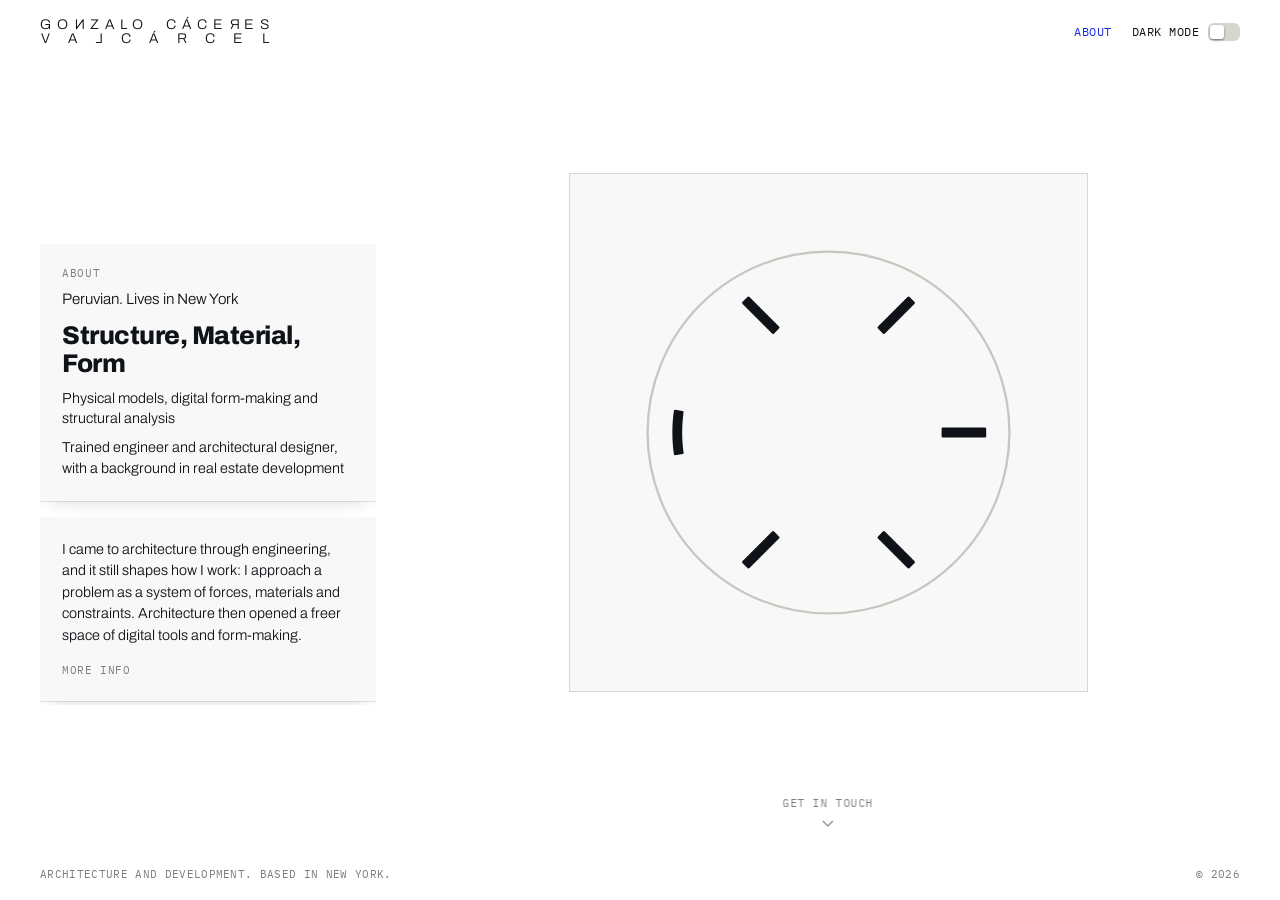
==== public/about-b.html @ 6d8a01d2 "About B: label as a museum wall label, identity card over a first-person text Co-Authored-By: Claude" ====
<!DOCTYPE html>
<html lang="en">
<head>
<meta charset="utf-8">
<meta name="viewport" content="width=device-width, initial-scale=1">
<title>About — Gonzalo Cáceres</title>
<link rel="preconnect" href="https://fonts.googleapis.com">
<link rel="preconnect" href="https://fonts.gstatic.com" crossorigin>
<link href="https://fonts.googleapis.com/css2?family=Archivo:wght@200;300;400;500;600;800&family=IBM+Plex+Mono:wght@400;500&display=swap" rel="stylesheet">
<script>
  try{var s=sessionStorage.getItem('gc-theme');if(s)document.documentElement.setAttribute('data-theme',s)}catch(e){}
</script>
<style>
  :root{
    --paper:#ffffff;
    --ink:#0f1216;
    --rule:#d8d6d1;
    --mute:#7b7d80;
    --live:#1a2ce0;
    --ring:#c9c6c0;
    --font:"Archivo","Helvetica Neue",Arial,sans-serif;
    --mono:"IBM Plex Mono","SFMono-Regular",Consolas,monospace;
    --pad:clamp(1rem,4vw,2.5rem);
  }
  @media (prefers-color-scheme: dark){
    :root:not([data-theme="light"]){
      --paper:#0d0e10;
      --ink:#f2f1ee;
      --rule:#2b2d30;
      --mute:#8b8d90;
      --live:#7d8bff;
      --ring:#4b4d51;
    }
  }
  :root[data-theme="dark"]{
    --paper:#0d0e10;
    --ink:#f2f1ee;
    --rule:#2b2d30;
    --mute:#8b8d90;
    --live:#7d8bff;
    --ring:#4b4d51;
  }

  *{box-sizing:border-box}
  html,body{margin:0;padding:0}
  body{
    background:var(--paper);
    color:var(--ink);
    font-family:var(--font);
    font-size:16px;
    line-height:1.4;
    -webkit-font-smoothing:antialiased;
    min-height:100vh;
    display:flex;
    flex-direction:column;
  }
  a{color:inherit;text-decoration:none}
  button{font:inherit;color:inherit;background:none;border:0;padding:0;cursor:pointer}
  :focus-visible{outline:2px solid var(--live);outline-offset:3px}

  .bar{
    display:flex;
    justify-content:space-between;
    align-items:center;
    gap:1rem;
    padding:1.1rem var(--pad);
    font-family:var(--mono);
    font-size:.78rem;
    text-transform:uppercase;
    letter-spacing:.04em;
  }
  .bar nav{position:relative;display:flex;align-items:center;gap:1.25rem}
  .bar a:hover{color:var(--live)}
  .bar a[aria-current="page"]{color:var(--live)}
  /* the mobile-only settings icon and its popover (dark mode + language); hidden on desktop, where the
     plain labelled switch above is already clear enough on its own */
  .settings-btn{display:none;color:var(--ink)}
  .settings-btn svg circle{fill:var(--paper)}
  .settings-panel{
    display:none;
    position:absolute;right:0;top:calc(100% + .7rem);
    min-width:11rem;
    background:var(--paper);
    border:1px solid var(--rule);
    padding:.9rem 1rem;
    z-index:30;
    box-shadow:0 10px 28px rgba(0,0,0,.14);
  }
  .settings-panel.on{display:block}
  .settings-row{display:flex;align-items:center;justify-content:space-between;gap:1.25rem}
  .settings-row + .settings-row{margin-top:.85rem}
  .lang-toggle{display:flex;border:1px solid var(--rule)}
  .lang-opt{
    font-family:var(--mono);font-size:.68rem;text-transform:uppercase;letter-spacing:.04em;
    padding:.3rem .6rem;color:var(--mute);transition:background .2s,color .2s;
  }
  .lang-opt.is-on{background:var(--ink);color:var(--paper)}

  .gv-mark{
    display:block;
    width:230px;
    font-family:'Archivo',sans-serif;
    font-weight:300;
    font-size:14px;
    color:var(--ink);
    text-decoration:none;
  }
  .gv-mark__line{display:flex;justify-content:space-between;line-height:1}
  .gv-mark__gap{flex:0 0 .8em}
  .gv-mark__line + .gv-mark__line > span:first-child{margin-left:.047em}
  .gv-mark__line + .gv-mark__line > span:last-child{margin-right:.046em}
  .gv-mark__flip{
    display:inline-block;
    transform:scaleX(-1);
    transition:transform .45s cubic-bezier(.2,.8,.2,1);
  }
  .gv-mark:hover .gv-mark__flip,
  .gv-mark:focus-visible .gv-mark__flip{transform:scaleX(1)}

  .switch{
    display:inline-flex;
    align-items:center;
    gap:.55rem;
    font-family:var(--mono);
    font-size:.78rem;
    text-transform:uppercase;
    letter-spacing:.04em;
  }
  .switch:hover .switch-label{color:var(--live)}
  .switch-track{
    position:relative;flex:0 0 auto;
    width:32px;height:18px;
    border-radius:6px;
    background:var(--rule);
    transition:background .25s ease;
  }
  .switch[aria-checked="true"] .switch-track{background:var(--live)}
  .switch-knob{
    position:absolute;top:2px;left:2px;
    width:14px;height:14px;
    border-radius:3px;
    background:#fff;
    box-shadow:0 1px 3px rgba(0,0,0,.35),0 1px 1px rgba(0,0,0,.18);
    transition:transform .25s cubic-bezier(.2,.7,.2,1);
  }
  .switch[aria-checked="true"] .switch-knob{transform:translateX(14px)}


  main > *{flex:none}
  .mono{font-family:var(--mono);font-size:.72rem;text-transform:uppercase;letter-spacing:.04em}
  footer{display:flex;justify-content:space-between;gap:1rem;padding:1.1rem var(--pad);font-family:var(--mono);font-size:.68rem;text-transform:uppercase;letter-spacing:.03em;color:var(--mute)}
  /* ---------- museum pieces, as on a visit (museum.css) ---------- */
  .card{
    background:color-mix(in srgb,var(--ink) 3%,var(--paper));
    box-shadow:0 1px 0 color-mix(in srgb,var(--ink) 10%,transparent),0 6px 18px -10px rgba(0,0,0,.25);
    padding:1.35rem 1.4rem 1.45rem;
  }
  .card + .card{margin-top:1rem}
  .card h1,.card h2{margin:0;font-weight:800;font-size:clamp(1.45rem,2vw,1.9rem);line-height:1.1;letter-spacing:-.02em}
  .card .work-line{margin:.7rem 0 1rem;font-size:.95rem;font-weight:300}
  .card p.text{margin:0;font-size:.9rem;line-height:1.5;font-weight:300}
  .card p.text + p.text{margin-top:.7rem}
  .card p.extra{display:none}
  .label.open .card p.extra{display:block}
  .card .line{margin:.15rem 0 0;font-size:.95rem;font-weight:300}
  .card .line + .line{margin-top:.55rem}
  .card .line span{display:block;font-weight:800}
  .tag{display:block;margin:0 0 .55rem;font-family:var(--mono);font-size:.66rem;font-weight:400;text-transform:uppercase;letter-spacing:.05em;color:var(--mute)}
  .more-btn{display:block;margin-top:1rem;font-family:var(--mono);font-size:.66rem;text-transform:uppercase;letter-spacing:.05em;color:var(--mute)}
  .more-btn:hover{color:var(--live)}
  .label{scrollbar-width:thin;scrollbar-color:var(--rule) transparent}
  /* the wall and its openings, drawn behind the html (see reveal() below) */
  .facade{position:absolute;inset:0;width:100%;height:100%;pointer-events:none;overflow:visible}
  .facade .plane{fill:color-mix(in srgb,var(--ink) 2.5%,var(--paper));stroke:var(--rule);stroke-width:1}
  .facade .splay{fill:color-mix(in srgb,var(--ink) 7%,var(--paper));stroke:var(--rule);stroke-width:1}
  .facade line{stroke:var(--rule);stroke-width:1}
  .facade .ground{stroke:var(--ink);stroke-width:1.5}
  .opening{position:absolute}
  .pane{position:absolute;background:var(--paper);border:1px solid var(--rule);overflow:auto;scrollbar-width:thin;scrollbar-color:var(--rule) transparent}

  /* ---------- the contact desk (contact.html), at the scale of a label ---------- */
  .choices{list-style:none;margin:0;padding:0}
  .choice{
    display:inline-flex;
    align-items:baseline;
    gap:1rem;
    font-family:'Archivo',sans-serif;
    font-weight:800;
    font-size:clamp(1.5rem,4.6vw,3.6rem);
    line-height:1;
    letter-spacing:-.02em;
    white-space:nowrap;
    padding:.04em 0;
    transition:letter-spacing .7s cubic-bezier(.2,.8,.2,1),color .2s;
  }
  .choice::after{
    content:"+";
    font-family:var(--mono);
    font-size:1.1rem;
    font-weight:400;
    letter-spacing:0;
    color:var(--mute);
    transition:transform .3s,color .2s;
  }
  .choice:hover,
  .choice:focus-visible,
  .choice[aria-pressed="true"]{
    letter-spacing:.07em;
    color:var(--live);
  }
  .choice:hover::after,.choice[aria-pressed="true"]::after{color:var(--live)}
  .choice[aria-pressed="true"]::after{content:"−"}
  .hint{margin:1rem 0 0;color:var(--mute);transition:opacity .3s}
  .flow.has-choice .hint{opacity:0}

  .details{
    display:grid;
    grid-template-rows:0fr;
    opacity:0;
    transition:grid-template-rows .5s cubic-bezier(.2,.7,.2,1),opacity .4s ease;
  }
  .details.open{grid-template-rows:1fr;opacity:1}
  .details > div{overflow:hidden}
  .fields{max-width:40rem;padding-top:clamp(1.8rem,5vh,3rem)}
  .field{display:block;margin-bottom:1.6rem}
  .field .mono{display:block;color:var(--mute);margin-bottom:.15rem}
  .field input,.field textarea{
    width:100%;
    background:transparent;
    border:0;
    border-bottom:1px solid var(--rule);
    border-radius:0;
    padding:.45rem 0 .55rem;
    font-weight:500;
    font-size:clamp(1.25rem,2.6vw,2rem);
    letter-spacing:-.015em;
    outline:none;
    transition:border-color .2s;
  }
  .field textarea{resize:none;min-height:5.2rem;line-height:1.3;font-family:inherit;color:inherit}
  .field input::placeholder,.field textarea::placeholder{color:var(--rule)}
  .field input:focus,.field textarea:focus{border-bottom-color:var(--live)}
  .field input[aria-invalid="true"]{border-bottom-color:#d14b4b}
  .trap{position:absolute;left:-9999px;width:1px;height:1px;overflow:hidden}

  .send{
    display:inline-flex;
    align-items:center;
    padding:.85rem 1.4rem;
    border:1px solid var(--ink);
    transition:color .2s,border-color .2s,background .2s,opacity .2s;
  }
  .send:hover:not(:disabled),.send:focus-visible{color:var(--live);border-color:var(--live)}
  .send:disabled{opacity:.4;cursor:default}
  /* pressing Send: the loading logo takes the place of the word, centred in the button, which keeps its size
     (the circle is drawn clockwise and the stitches appear one at a time) */
  .send{position:relative}
  .send__label{transition:opacity .2s ease}
  .send__logo{position:absolute;inset:0;display:flex;align-items:center;justify-content:center;opacity:0;line-height:0;color:var(--mute);transition:opacity .2s ease;pointer-events:none}
  .send__logo svg{display:block}
  .send__logo .ring{stroke:var(--mute);stroke-dasharray:100;stroke-dashoffset:0}
  .send__logo .st{stroke:currentColor;transition:opacity .25s ease}
  .send.loading .send__label{opacity:0}
  .send.loading .send__logo{opacity:1;color:var(--ink)}
  .send.loading .st{opacity:0}
  .send.loading .st.on{opacity:1}
  .send.loading:disabled{opacity:1;border-color:var(--ink)}
  .status{margin:1rem 0 0;min-height:1.2em;color:var(--mute)}
  .status.error{color:#d14b4b}

  .done{
    display:none;
    padding-top:clamp(1.2rem,3vh,2rem);
    max-width:40rem;
  }
  .done h2{margin:0;font-weight:800;font-size:clamp(1.9rem,5.4vw,4.4rem);line-height:.95;letter-spacing:-.02em}
  .done p{margin:1rem 0 0;color:var(--mute);font-size:1.05rem}
  .flow.sent .choices,.flow.sent .prompt,.flow.sent .hint,.flow.sent .details{display:none}
  .flow.sent .done{display:block}


  .desk{padding:clamp(1.4rem,3.5vh,2.4rem) clamp(1.4rem,3vw,2.6rem)}
  .desk .choice{font-size:clamp(1.4rem,2.9vw,2.6rem)}
  .desk .fields{padding-top:clamp(1rem,3vh,1.8rem)}
  .desk .field{margin-bottom:1.1rem}
  .desk .field input,.desk .field textarea{font-weight:300;font-size:clamp(1rem,1.5vw,1.25rem)}
  .desk .field textarea{min-height:3.6rem}
  .desk .done h2{font-size:clamp(1.6rem,3vw,2.6rem)}
  /* here the form is always there: no hovering to find it */
  .desk .details{grid-template-rows:1fr;opacity:1}
  .desk .flow.has-choice .hint{opacity:1}

  /* ---------- B · A short visit: the label beside your mark, then the desk, one scroll at a time ---------- */
  html,body{overflow:hidden}
  main.stage{position:relative;flex:1 0 auto;height:calc(100vh - 7.6rem);overflow:hidden}
  .stage > *{position:absolute;left:0;top:0;transition:transform 1.15s cubic-bezier(.65,0,.35,1),opacity 1s ease;will-change:transform,opacity}
  /* the label hangs where it did when Education was under it (its top at 23% of the room); "More info" lengthens it
     downwards into that space, as far as the line the visit's labels stand on (87%), scrolling inside after that */
  .stage .label{width:min(21rem,30vw);max-height:64%;overflow-y:auto;top:23%;padding-bottom:4px}
  .stage .label{scrollbar-width:none}
  /* the label as a museum wall label: an identity card (where from, the work, its medium) over a text card */
  .card.tomb .from{margin:0 0 .7rem;font-size:.95rem;font-weight:300}
  .card.tomb .med{margin:.6rem 0 0;font-size:.9rem;line-height:1.4;font-weight:300}
  .stage .label::-webkit-scrollbar{display:none}
  .pic{margin:0;border:1px solid var(--rule);background:color-mix(in srgb,var(--ink) 3%,var(--paper));display:flex;align-items:center;justify-content:center}
  .pic canvas{display:block;width:100%;height:100%}
  .stage .deskpane{border:1px solid var(--rule);background:var(--paper)}
  .deskpane .flow{display:grid;grid-template-columns:minmax(0,1fr) minmax(0,1fr);grid-template-areas:"prompt form" "choices form" "hint form" ". form";column-gap:clamp(2rem,4vw,4rem);align-content:center;min-height:100%}
  .deskpane .prompt{grid-area:prompt}.deskpane .choices{grid-area:choices}.deskpane .hint{grid-area:hint}
  .deskpane .details{grid-area:form}.deskpane .details .fields{padding-top:0}
  .deskpane .done{grid-area:form;padding-top:0}
  .step-hint{left:50%;top:auto;bottom:1.1rem;transform:translateX(-50%);display:flex;flex-direction:column;align-items:center;gap:.2rem;
    font-family:var(--mono);font-size:.66rem;text-transform:uppercase;letter-spacing:.05em;color:var(--mute);white-space:nowrap;transition:opacity .3s ease,color .2s}
  .step-hint:hover{color:var(--ink)}
  .step-hint svg{width:18px;height:18px;fill:none;stroke:currentColor;stroke-width:1.1;animation:nudge 2.2s ease-in-out infinite}
  @keyframes nudge{0%,100%{transform:translateY(0)}50%{transform:translateY(3px)}}
  @media (max-width:900px){
    html,body{overflow:auto}
    main.stage{height:auto;overflow:visible;padding:1rem var(--pad) 2.5rem}
    .stage > *{position:static;transform:none !important;opacity:1 !important;width:auto !important;height:auto !important;max-height:none}
    .pic{display:none}
    .step-hint{display:none}
    .stage .deskpane{margin-top:1rem;border:0}
    .desk{padding:1.4rem 0}
    .deskpane .flow{display:block}
  }

  @media (max-width:640px){
    .gv-mark{width:170px;font-size:10.5px}
    .bar{gap:1.75rem}
    .bar nav{gap:.85rem}
    .bar > nav > .switch{display:none}
    .settings-btn{display:flex;align-items:center;justify-content:center;padding:.3rem}
  }
  @media (max-width:900px){
    .desk .details .fields{padding-top:1.4rem !important}
  }
  @media (prefers-reduced-motion:reduce){
    *{transition-duration:.01ms !important}
  }
</style>
</head>
<body>
<!-- Proposal B: A short visit (test page) -->

<header class="bar">
  <a href="/" class="gv-mark" aria-label="Gonzalo Cáceres Valcárcel — home">
    <span class="gv-mark__line">
      <span>G</span><span>O</span><span class="gv-mark__flip">N</span><span>Z</span><span>A</span><span>L</span><span>O</span>
      <span class="gv-mark__gap">&nbsp;</span>
      <span>C</span><span>Á</span><span>C</span><span>E</span><span class="gv-mark__flip">R</span><span>E</span><span>S</span>
    </span>
    <span class="gv-mark__line">
      <span>V</span><span>A</span><span class="gv-mark__flip">L</span><span>C</span><span>Á</span><span>R</span><span>C</span><span>E</span><span>L</span>
    </span>
  </a>
  <nav>
    <a href="about.html" aria-current="page">About</a>
    <button class="switch theme-switch" id="theme" role="switch" aria-checked="false" aria-label="Dark mode">
      <span class="switch-label">Dark mode</span>
      <span class="switch-track"><span class="switch-knob"></span></span>
    </button>
    <!-- mobile only: the desktop switch above is hidden below 640px and replaced by this icon, which opens
         dark mode + language in one place instead of a bare, unlabelled toggle -->
    <button class="settings-btn" id="settingsBtn" type="button" aria-haspopup="true" aria-expanded="false" aria-label="Settings">
      <svg viewBox="0 0 24 24" width="18" height="18" fill="none" stroke="currentColor" stroke-width="1.6" stroke-linecap="round">
        <line x1="3" y1="6" x2="21" y2="6"></line><circle cx="15" cy="6" r="2.1"></circle>
        <line x1="3" y1="12" x2="21" y2="12"></line><circle cx="9" cy="12" r="2.1"></circle>
        <line x1="3" y1="18" x2="21" y2="18"></line><circle cx="17" cy="18" r="2.1"></circle>
      </svg>
    </button>
    <div class="settings-panel" id="settingsPanel" hidden>
      <div class="settings-row">
        <span class="mono">Dark mode</span>
        <button class="switch theme-switch" type="button" role="switch" aria-checked="false" aria-label="Dark mode">
          <span class="switch-track"><span class="switch-knob"></span></span>
        </button>
      </div>
      <div class="settings-row">
        <span class="mono">Language</span>
        <div class="lang-toggle" role="group" aria-label="Language">
          <button type="button" class="lang-opt is-on" data-lang="en">EN</button>
          <button type="button" class="lang-opt" data-lang="es">ES</button>
        </div>
      </div>
    </div>
  </nav>
</header>

<main class="stage" id="stage">
  <figure class="pic" id="pic">
    <canvas id="mark" aria-label="GCV" role="img"></canvas>
  </figure>
  <div class="label" id="label">
    <div class="card tomb">
      <span class="tag">About</span>
      <p class="from">Peruvian. Lives in New York</p>
      <h1>Structure, Material, Form</h1>
      <p class="med">Physical models, digital form-making and structural analysis</p>
      <p class="med">Trained engineer and architectural designer, with a background in real estate development</p>
    </div>
    <div class="card">
      <p class="text">I came to architecture through engineering, and it still shapes how I work: I approach a problem as a system of forces, materials and constraints. Architecture then opened a freer space of digital tools and form-making.</p>
      <p class="text extra">Today physical models are where these ways of thinking meet: an intuitive space where structure, material, form and performance can be tested at once.</p>
      <p class="text extra">I see design as an intersection of structure, material, form, economics and culture. I&rsquo;m drawn to projects where technical decisions are not separated from the cultural and social questions architecture inevitably carries.</p>
      <button type="button" class="more-btn">More info</button>
    </div>
  </div>
  <div class="deskpane desk" id="desk">
      <div class="flow" id="flow">
          <p class="prompt mono" id="prompt">Reaching out about</p>
      
          <ul class="choices" role="group" aria-labelledby="prompt">
            <li><button type="button" class="choice" aria-pressed="false" data-topic="Architecture">Architecture</button></li>
            <li><button type="button" class="choice" aria-pressed="false" data-topic="Development">Development</button></li>
            <li><button type="button" class="choice" aria-pressed="false" data-topic="Research">Research</button></li>
          </ul>
          <p class="hint mono">Pick one or more</p>
      
          <div class="details" id="details">
            <div>
              <form class="fields" id="form" novalidate>
                <label class="field">
                  <span class="mono">Your name</span>
                  <input type="text" name="name" id="name" autocomplete="name" placeholder="Name">
                </label>
                <label class="field">
                  <span class="mono">Email or phone</span>
                  <input type="text" name="contact" id="contact" autocomplete="email" placeholder="you@example.com or +1 555 000 0000">
                </label>
                <label class="field">
                  <span class="mono">Message <em style="font-style:normal;opacity:.7">(optional)</em></span>
                  <textarea name="message" id="message" rows="3" placeholder="Write whatever you like"></textarea>
                </label>
                <label class="trap" aria-hidden="true">Leave this empty <input type="text" name="company" id="company" tabindex="-1" autocomplete="off"></label>
                <button type="submit" class="send mono" id="send"><span class="send__label">Send</span><span class="send__logo" aria-hidden="true"><svg viewBox="0 0 200 200" width="34" height="34" fill="none">
                    <circle class="ring" cx="100" cy="100" r="70" stroke-width="7" pathLength="100" transform="rotate(-90 100 100)"/>
                    <g stroke-width="13">
                      <path class="st" d="M120.09 60.74 L 132.29 48.54"/>
                      <path class="st" d="M143.75 100 H 161"/>
                      <path class="st" d="M120.09 139.26 L 132.29 151.46"/>
                      <path class="st" d="M67.71 151.46 L 79.91 139.26"/>
                      <path class="st" d="M42.13 108.55 A 58.5 58.5 0 0 1 42.13 91.45"/>
                      <path class="st" d="M67.71 48.54 L 79.91 60.74"/>
                    </g>
                  </svg></span></button>
                <p class="status mono" id="status" role="status" aria-live="polite"></p>
              </form>
            </div>
          </div>
      
          <div class="done" id="done" role="status">
            <h2>Thank you.</h2>
            <p>I&rsquo;ll be in touch soon.</p>
          </div>
        </div>
  </div>
  <button type="button" class="step-hint" id="hint"><span>Scroll</span><svg viewBox="0 0 18 18"><path d="M4 7l5 5 5-5"/></svg></button>
</main>

<footer>
  <span>Architecture and development. Based in New York.</span>
  <span>&copy; 2026</span>
</footer>

<script src="contact.js"></script>
<script>
(function(){
  var switches = Array.prototype.slice.call(document.querySelectorAll('.theme-switch'));
  function isDark(){
    var a = document.documentElement.getAttribute('data-theme');
    if(a === 'dark') return true;
    if(a === 'light') return false;
    return !!(window.matchMedia && window.matchMedia('(prefers-color-scheme: dark)').matches);
  }
  function sync(){ switches.forEach(function(b){ b.setAttribute('aria-checked', isDark() ? 'true' : 'false'); }); }
  sync();
  switches.forEach(function(b){
    b.addEventListener('click', function(){
      var next = isDark() ? 'light' : 'dark';
      document.documentElement.setAttribute('data-theme', next);
      try{ sessionStorage.setItem('gc-theme', next); }catch(e){}
      sync();
    });
  });

  // the site follows the system theme; the switch only overrides it for this visit
  try{
    var mq = window.matchMedia('(prefers-color-scheme: dark)');
    mq.addEventListener('change', function(){
      document.documentElement.removeAttribute('data-theme');
      try{ sessionStorage.removeItem('gc-theme'); }catch(e){}
      sync();
    });
  }catch(e){}

  // mobile-only settings popover: dark mode (above) and language, behind one icon instead of a bare toggle
  var settingsBtn = document.getElementById('settingsBtn'), settingsPanel = document.getElementById('settingsPanel');
  if(settingsBtn && settingsPanel){
    var closeSettings = function(){
      settingsPanel.classList.remove('on');
      settingsBtn.setAttribute('aria-expanded', 'false');
      setTimeout(function(){ if(!settingsPanel.classList.contains('on')) settingsPanel.hidden = true; }, 0);
    };
    settingsBtn.addEventListener('click', function(e){
      e.stopPropagation();
      if(settingsPanel.classList.contains('on')){ closeSettings(); return; }
      settingsPanel.hidden = false;
      settingsPanel.classList.add('on');
      settingsBtn.setAttribute('aria-expanded', 'true');
    });
    document.addEventListener('click', function(e){
      if(settingsPanel.classList.contains('on') && !settingsPanel.contains(e.target) && e.target !== settingsBtn) closeSettings();
    });
    document.addEventListener('keydown', function(e){ if(e.key === 'Escape') closeSettings(); });
  }

  // language: EN / ES. Remembers the choice for next time; there is no translated copy anywhere on the
  // site yet, so for now this only changes which button is marked on — it doesn't change any page text.
  var langBtns = Array.prototype.slice.call(document.querySelectorAll('.lang-opt'));
  if(langBtns.length){
    var syncLang = function(lang){
      langBtns.forEach(function(b){ b.classList.toggle('is-on', b.getAttribute('data-lang') === lang); });
    };
    var savedLang = 'en';
    try{ savedLang = localStorage.getItem('gc-lang') || 'en'; }catch(e){}
    syncLang(savedLang);
    langBtns.forEach(function(b){
      b.addEventListener('click', function(){
        var lang = b.getAttribute('data-lang');
        syncLang(lang);
        try{ localStorage.setItem('gc-lang', lang); }catch(e){}
      });
    });
  }
})();
</script>
<script>
// the wall and its openings: a plane standing on the floor line, and each opening drawn as a splayed reveal (its
// outer edge, the four lines of the reveal, the pane at the back), after the Gallery wall (Ronchamp)
function reveal(stage){
  var NS = 'http://www.w3.org/2000/svg', old = stage.querySelector(':scope > .facade');
  if(old) old.remove();
  var R = stage.getBoundingClientRect(), svg = document.createElementNS(NS, 'svg');
  svg.setAttribute('class', 'facade'); svg.setAttribute('viewBox', '0 0 ' + R.width + ' ' + R.height);
  function mk(n, a){ var e = document.createElementNS(NS, n); for(var k in a) e.setAttribute(k, a[k]); svg.appendChild(e); return e; }
  function box(e){ var r = e.getBoundingClientRect(); return {x: r.left - R.left, y: r.top - R.top, w: r.width, h: r.height}; }
  stage.querySelectorAll('[data-wall]').forEach(function(w){
    var b = box(w);
    mk('rect', {x: b.x + .5, y: b.y + .5, width: b.w - 1, height: b.h - 1, 'class': 'plane'});
    mk('line', {x1: +(w.getAttribute('data-floor-from') || b.x), y1: b.y + b.h, x2: b.x + b.w, y2: b.y + b.h, 'class': 'ground'});
  });
  stage.querySelectorAll('.opening').forEach(function(o){
    if(o.offsetParent === null) return;
    var a = box(o), p = o.querySelector('.pane'), g;
    if(p) g = box(p);
    else{ var k = +(o.getAttribute('data-glass') || .3); g = {x: a.x + a.w * (1 - k) / 2, y: a.y + a.h * (1 - k) / 2, w: a.w * k, h: a.h * k}; }
    mk('rect', {x: a.x, y: a.y, width: a.w, height: a.h, 'class': 'splay'});
    [[a.x, a.y, g.x, g.y], [a.x + a.w, a.y, g.x + g.w, g.y], [a.x + a.w, a.y + a.h, g.x + g.w, g.y + g.h], [a.x, a.y + a.h, g.x, g.y + g.h]]
      .forEach(function(l){ mk('line', {x1: l[0], y1: l[1], x2: l[2], y2: l[3]}); });
    if(!p) mk('rect', {x: g.x, y: g.y, width: g.w, height: g.h, 'class': 'splay'});
  });
  stage.insertBefore(svg, stage.firstChild);
}
// "More info" on the label: the label grows taller (never wider), as on a visit
document.querySelectorAll('.more-btn').forEach(function(b){
  b.addEventListener('click', function(){
    var l = b.closest('.label'), on = l.classList.toggle('open');
    b.textContent = on ? 'Less' : 'More info';
    if(window.relayout) relayout();
  });
});
</script>
<script>
// one scroll, one step, with a slow glide, as on a visit: it opens with the label on the left and the mark in its bay
// (step 1); step 2 the mark goes up and the desk comes up in its place
(function(){
  var st = document.getElementById('stage'), pic = document.getElementById('pic'), label = document.getElementById('label'),
      desk = document.getElementById('desk'), hint = document.getElementById('hint'), at = 1, lock = false, quiet = 0;
  var HINTS = ['Scroll', 'Get in touch', ''];
  function narrow(){ return innerWidth <= 900; }
  function place(e, x, y, o){ e.style.transform = 'translate(' + Math.round(x) + 'px,' + Math.round(y) + 'px)'; e.style.opacity = o; e.style.pointerEvents = o ? '' : 'none'; }
  window.relayout = function(){
    if(narrow()) return;
    var W = st.clientWidth, H = st.clientHeight, pad = parseFloat(getComputedStyle(document.querySelector('.bar')).paddingLeft),
        lw = label.offsetWidth, bayL = pad + lw + 48, bayW = W - pad - bayL, cy = H * .47;
    var S = Math.min(H * .66, W * .42); pic.style.width = pic.style.height = S + 'px';
    var dw = Math.min(bayW, 900), dh = Math.min(H * .74, 560); desk.style.width = dw + 'px'; desk.style.height = dh + 'px';
    desk.style.padding = 'clamp(1.4rem,3.5vh,2.4rem) clamp(1.4rem,3vw,2.6rem)';
    // the mark stands, over the prompt, in the middle of what the label leaves: from the label's edge to the edge of
    // the screen. On a narrow window it gets smaller rather than running into the label
    var px = (pad + lw + W) / 2; S = Math.max(160, Math.min(S, 2 * (px - bayL))); pic.style.width = pic.style.height = S + 'px';
    place(pic, px - S / 2, cy - S / 2 - (at === 2 ? H : 0), at === 2 ? 0 : 1);
    hint.style.left = Math.round(px) + 'px';
    // the closed label hangs at 23% of the room; on a short window it moves up just enough to show whole, above the
    // line the visit's labels stand on (87%). "More info" then lengthens it downwards to that line and it scrolls inside
    if(!label.classList.contains('open')){
      label.style.top = ''; label.style.maxHeight = 'none';
      label.style.top = Math.max(8, Math.min(H * .23, H * .87 - label.scrollHeight)) + 'px';
    }
    label.style.maxHeight = (H * .87 - parseFloat(label.style.top)) + 'px';
    place(label, pad - (at ? 0 : 30), 0, at ? 1 : 0);
    place(desk, bayL + (bayW - dw) / 2, cy - dh / 2 + (at === 2 ? 0 : H), at === 2 ? 1 : 0);
    hint.querySelector('span').textContent = HINTS[at] || HINTS[1];
    hint.style.opacity = at === 2 ? 0 : 1; hint.style.pointerEvents = at === 2 ? 'none' : '';
  };
  function step(d){
    var n = Math.max(1, Math.min(2, at + d));
    if(n === at) return;
    at = n; relayout();
    lock = true; setTimeout(function(){ (function free(){ if(Date.now() - quiet > 220) lock = false; else setTimeout(free, 80); })(); }, 1050);
  }
  addEventListener('wheel', function(e){
    if(narrow()) return;
    if(desk.contains(e.target) && at === 2 && e.deltaY > 0) return;
    if(label.contains(e.target) && label.scrollHeight > label.clientHeight + 1) return;   // the open label scrolls itself
    e.preventDefault(); quiet = Date.now();
    if(!lock && Math.abs(e.deltaY) > 3) step(e.deltaY > 0 ? 1 : -1);
  }, {passive: false});
  addEventListener('keydown', function(e){
    if(narrow() || /INPUT|TEXTAREA/.test(document.activeElement.tagName)) return;
    if(['ArrowDown', 'PageDown', ' '].indexOf(e.key) > -1){ e.preventDefault(); step(1); }
    if(['ArrowUp', 'PageUp'].indexOf(e.key) > -1){ e.preventDefault(); step(-1); }
  });
  var ty = null;
  addEventListener('touchstart', function(e){ ty = label.contains(e.target) ? null : e.touches[0].clientY; }, {passive: true});
  addEventListener('touchend', function(e){ if(ty === null || narrow()) return; var d = ty - e.changedTouches[0].clientY; if(Math.abs(d) > 40) step(d > 0 ? 1 : -1); ty = null; });
  hint.addEventListener('click', function(){ step(1); });
  // no glide for the first placement
  st.querySelectorAll(':scope > *').forEach(function(e){ e.style.transition = 'none'; });
  relayout(); void st.offsetWidth;
  st.querySelectorAll(':scope > *').forEach(function(e){ e.style.transition = ''; });
  addEventListener('resize', relayout);
  if(document.fonts) document.fonts.ready.then(relayout);
})();
</script>
<script src="logo-works.js"></script>
<script>logoWorks(document.getElementById("mark"), {still: true});</script>
<script src="signature.js"></script>
</body>
</html>
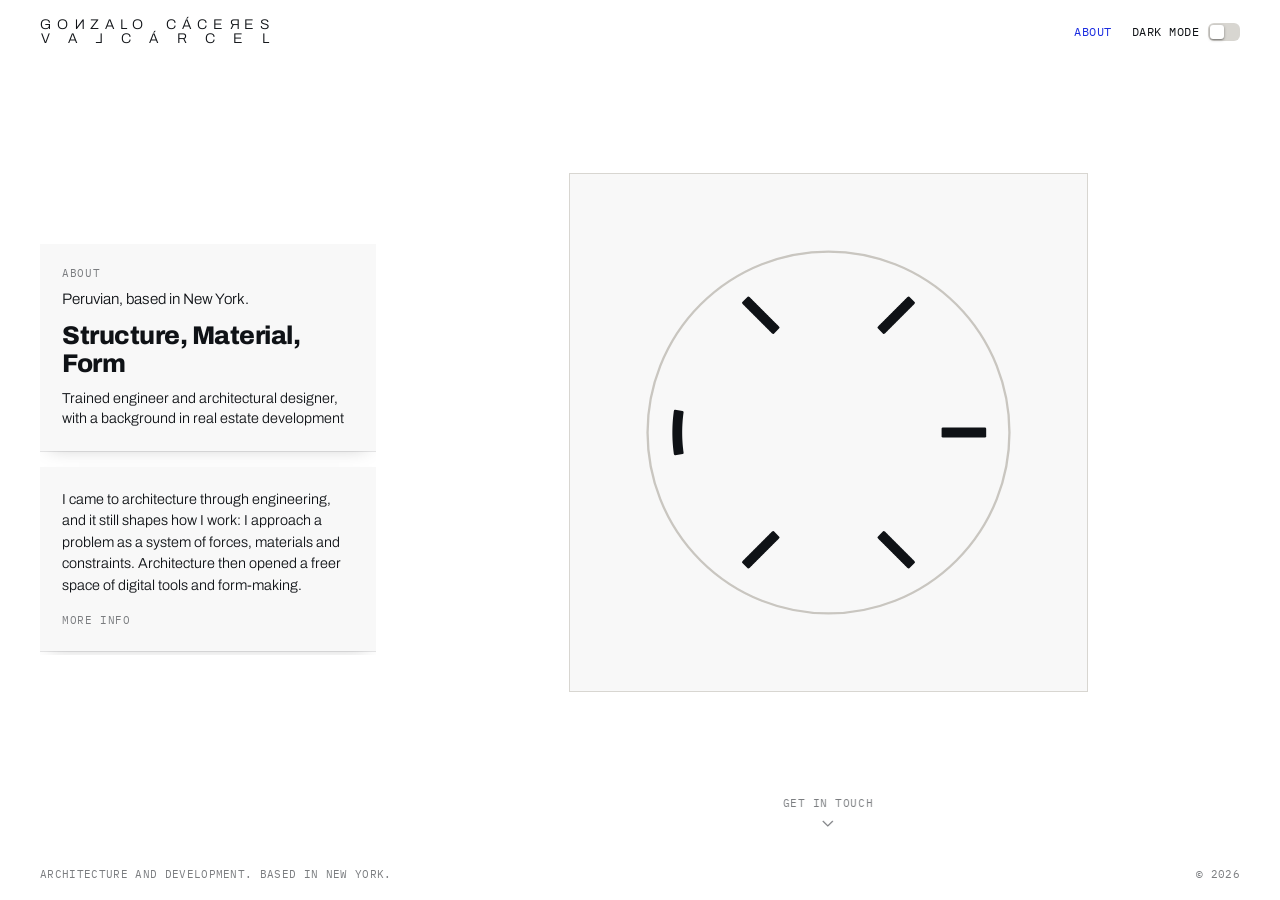
==== commit 70c23741: "About B: drop the medium line, 'Peruvian, based in New York.' Co-Authored-By: Claude Opus 5.5 (1M co" ====
--- a/public/about-b.html
+++ b/public/about-b.html
@@ -394,9 +394,8 @@
   <div class="label" id="label">
     <div class="card tomb">
       <span class="tag">About</span>
-      <p class="from">Peruvian. Lives in New York</p>
+      <p class="from">Peruvian, based in New York.</p>
       <h1>Structure, Material, Form</h1>
-      <p class="med">Physical models, digital form-making and structural analysis</p>
       <p class="med">Trained engineer and architectural designer, with a background in real estate development</p>
     </div>
     <div class="card">
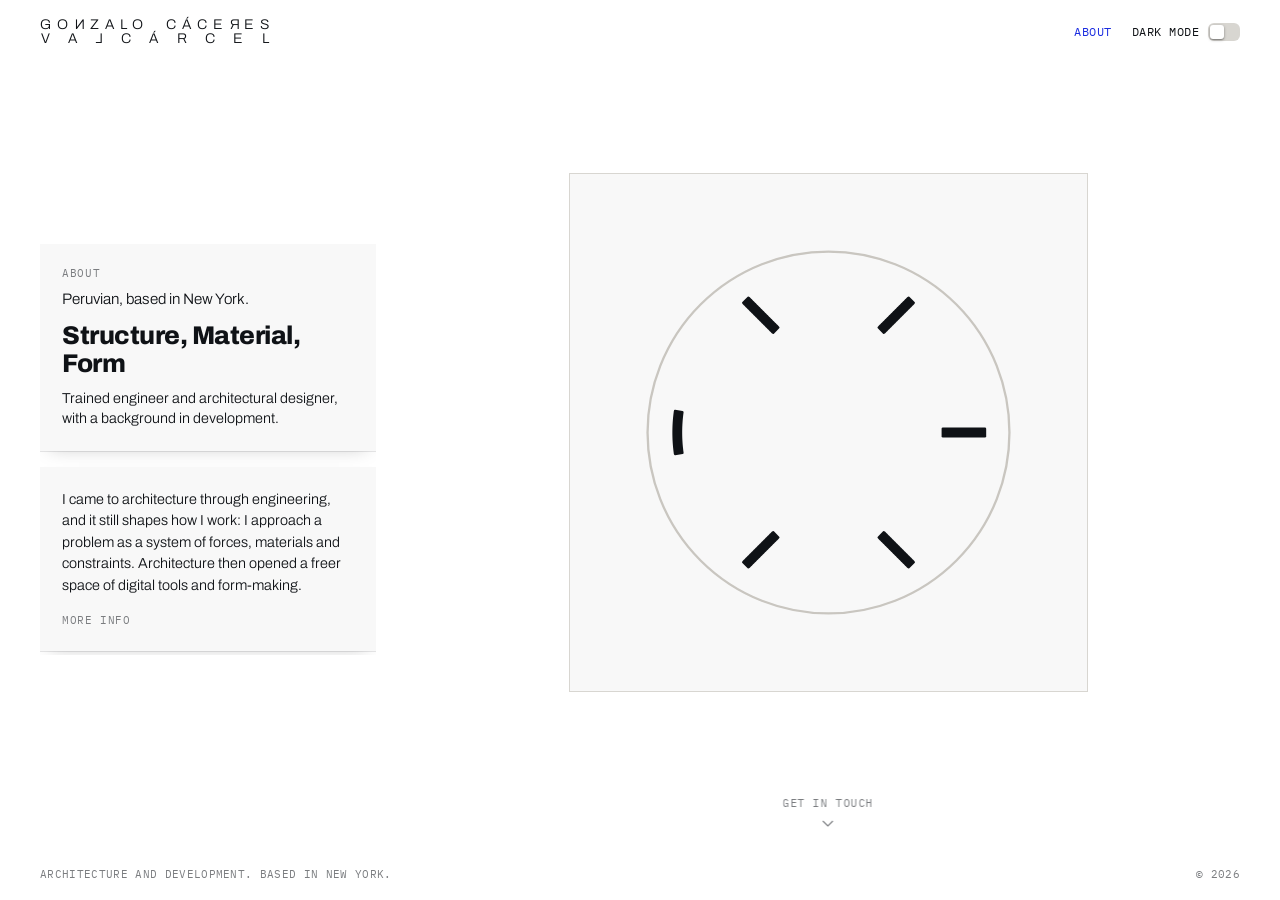
==== commit 5e4e2036: "About B: 'with a background in development.' Co-Authored-By: Claude Opus 5.5 (1M context) <noreply@a" ====
--- a/public/about-b.html
+++ b/public/about-b.html
@@ -396,7 +396,7 @@
       <span class="tag">About</span>
       <p class="from">Peruvian, based in New York.</p>
       <h1>Structure, Material, Form</h1>
-      <p class="med">Trained engineer and architectural designer, with a background in real estate development</p>
+      <p class="med">Trained engineer and architectural designer, with a background in development.</p>
     </div>
     <div class="card">
       <p class="text">I came to architecture through engineering, and it still shapes how I work: I approach a problem as a system of forces, materials and constraints. Architecture then opened a freer space of digital tools and form-making.</p>
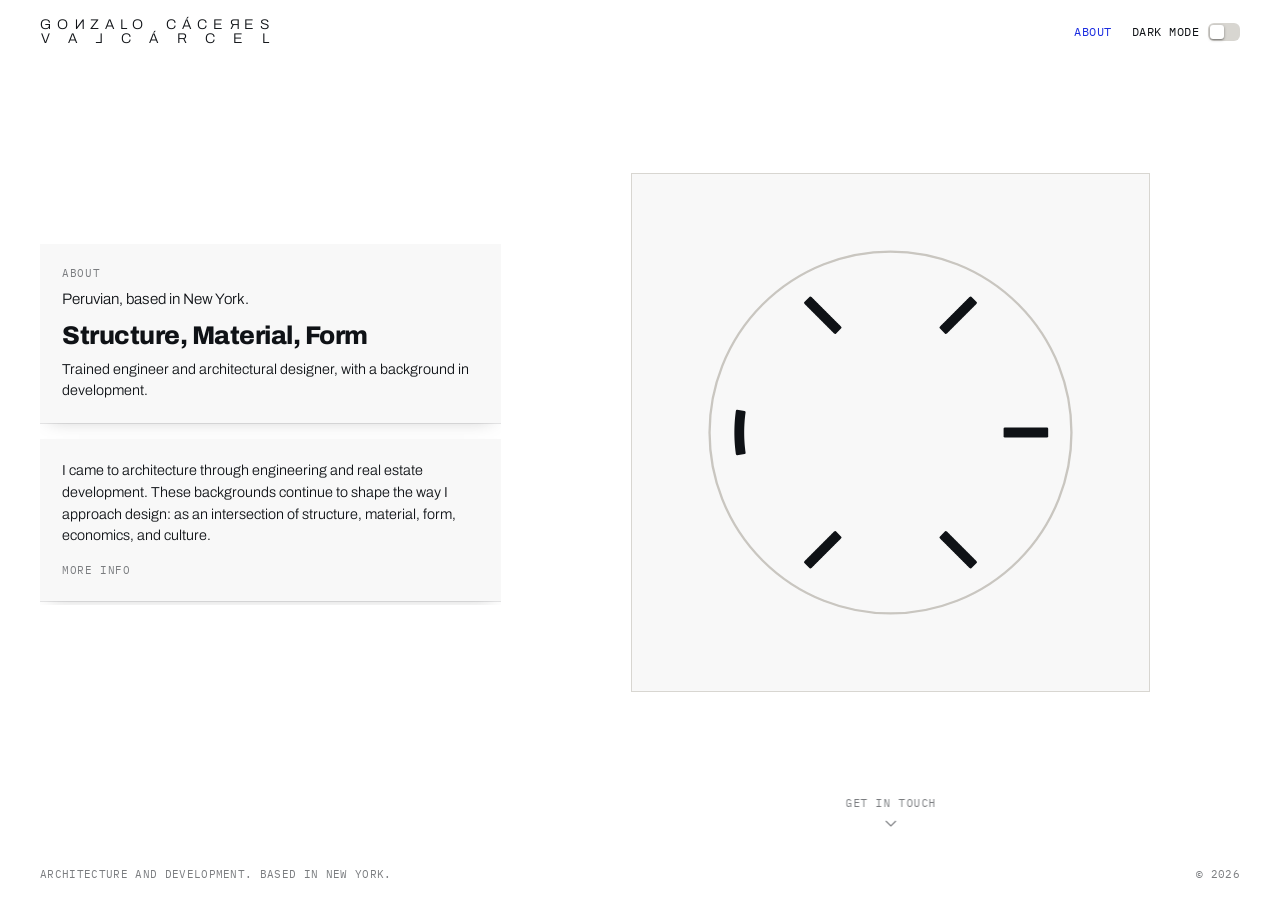
==== commit deeca77a: "About B: Gonzalo's own text back in the lower card, wider label on About Co-Authored-By: Claude Opus" ====
--- a/public/about-b.html
+++ b/public/about-b.html
@@ -296,7 +296,8 @@
   .stage > *{position:absolute;left:0;top:0;transition:transform 1.15s cubic-bezier(.65,0,.35,1),opacity 1s ease;will-change:transform,opacity}
   /* the label hangs where it did when Education was under it (its top at 23% of the room); "More info" lengthens it
      downwards into that space, as far as the line the visit's labels stand on (87%), scrolling inside after that */
-  .stage .label{width:min(21rem,30vw);max-height:64%;overflow-y:auto;top:23%;padding-bottom:4px}
+  /* wider than the project labels: About has more to say and no picture of its own to share the room with */
+  .stage .label{width:min(30rem,36vw);max-height:64%;overflow-y:auto;top:23%;padding-bottom:4px}
   .stage .label{scrollbar-width:none}
   /* the label as a museum wall label: an identity card (where from, the work, its medium) over a text card */
   .card.tomb .from{margin:0 0 .7rem;font-size:.95rem;font-weight:300}
@@ -399,9 +400,9 @@
       <p class="med">Trained engineer and architectural designer, with a background in development.</p>
     </div>
     <div class="card">
-      <p class="text">I came to architecture through engineering, and it still shapes how I work: I approach a problem as a system of forces, materials and constraints. Architecture then opened a freer space of digital tools and form-making.</p>
-      <p class="text extra">Today physical models are where these ways of thinking meet: an intuitive space where structure, material, form and performance can be tested at once.</p>
-      <p class="text extra">I see design as an intersection of structure, material, form, economics and culture. I&rsquo;m drawn to projects where technical decisions are not separated from the cultural and social questions architecture inevitably carries.</p>
+      <p class="text">I came to architecture through engineering and real estate development. These backgrounds continue to shape the way I approach design: as an intersection of structure, material, form, economics, and culture.</p>
+      <p class="text extra">My work has evolved alongside my background. Engineering taught me to approach problems through systems, mathematics, and technical constraints; real estate development introduced questions of efficiency, economics, and performance; and architecture opened a more exploratory space through digital tools and form-making. More recently, physical models have become a way of bringing these ways of thinking together, an intuitive space where structure, material, form, and performance can be tested simultaneously.</p>
+      <p class="text extra">I&rsquo;m particularly interested in the relationship between structural efficiency, aesthetics and in how material and construction can become sources of architectural expression. I&rsquo;m drawn to projects where technical decisions are not separated from the cultural and social questions architecture inevitably carries.</p>
       <button type="button" class="more-btn">More info</button>
     </div>
   </div>
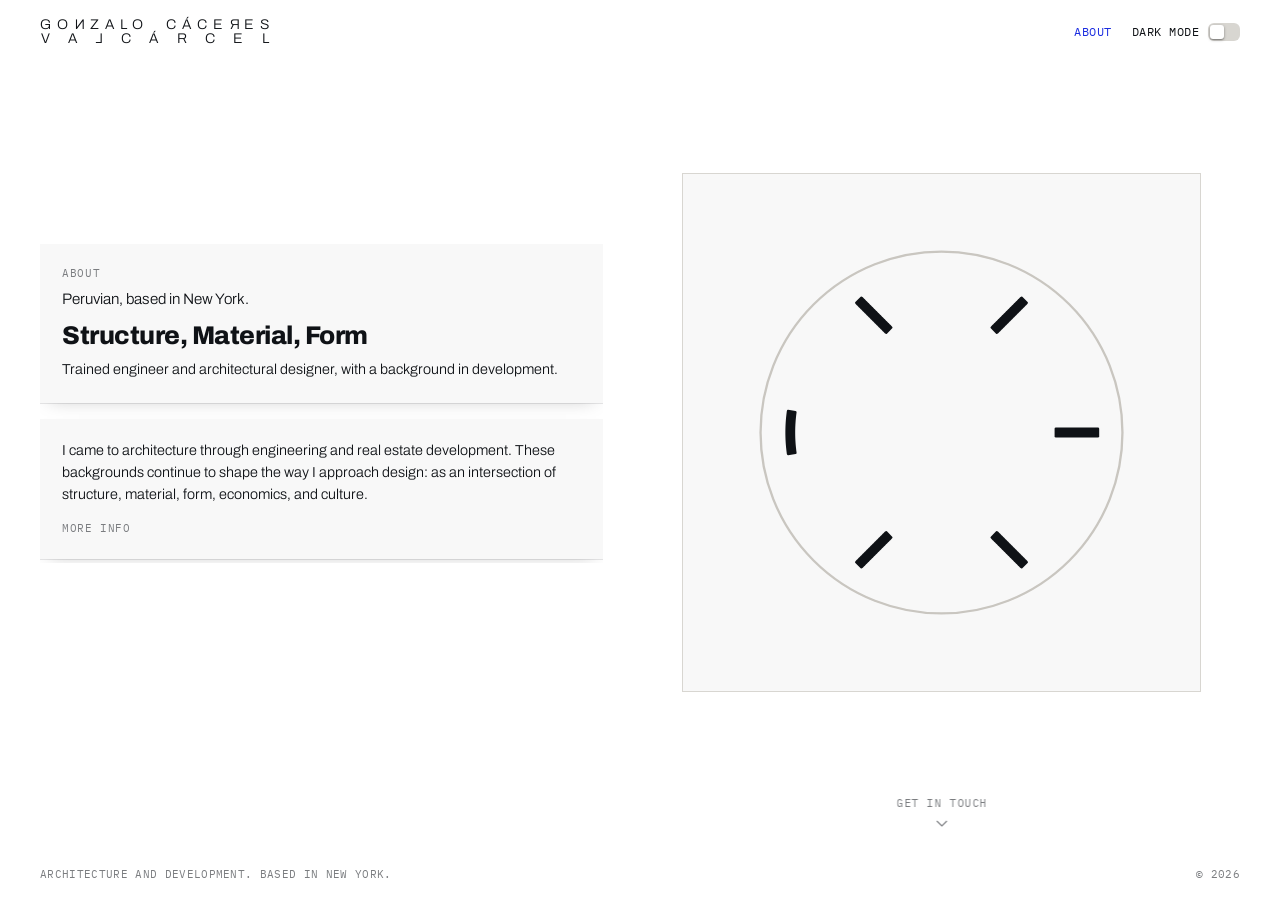
==== commit 1c1da13e: "About B: wider label Co-Authored-By: Claude Opus 5.5 (1M context) <noreply@anthropic.com> Claude-Ses" ====
--- a/public/about-b.html
+++ b/public/about-b.html
@@ -297,7 +297,7 @@
   /* the label hangs where it did when Education was under it (its top at 23% of the room); "More info" lengthens it
      downwards into that space, as far as the line the visit's labels stand on (87%), scrolling inside after that */
   /* wider than the project labels: About has more to say and no picture of its own to share the room with */
-  .stage .label{width:min(30rem,36vw);max-height:64%;overflow-y:auto;top:23%;padding-bottom:4px}
+  .stage .label{width:min(40rem,44vw);max-height:64%;overflow-y:auto;top:23%;padding-bottom:4px}
   .stage .label{scrollbar-width:none}
   /* the label as a museum wall label: an identity card (where from, the work, its medium) over a text card */
   .card.tomb .from{margin:0 0 .7rem;font-size:.95rem;font-weight:300}
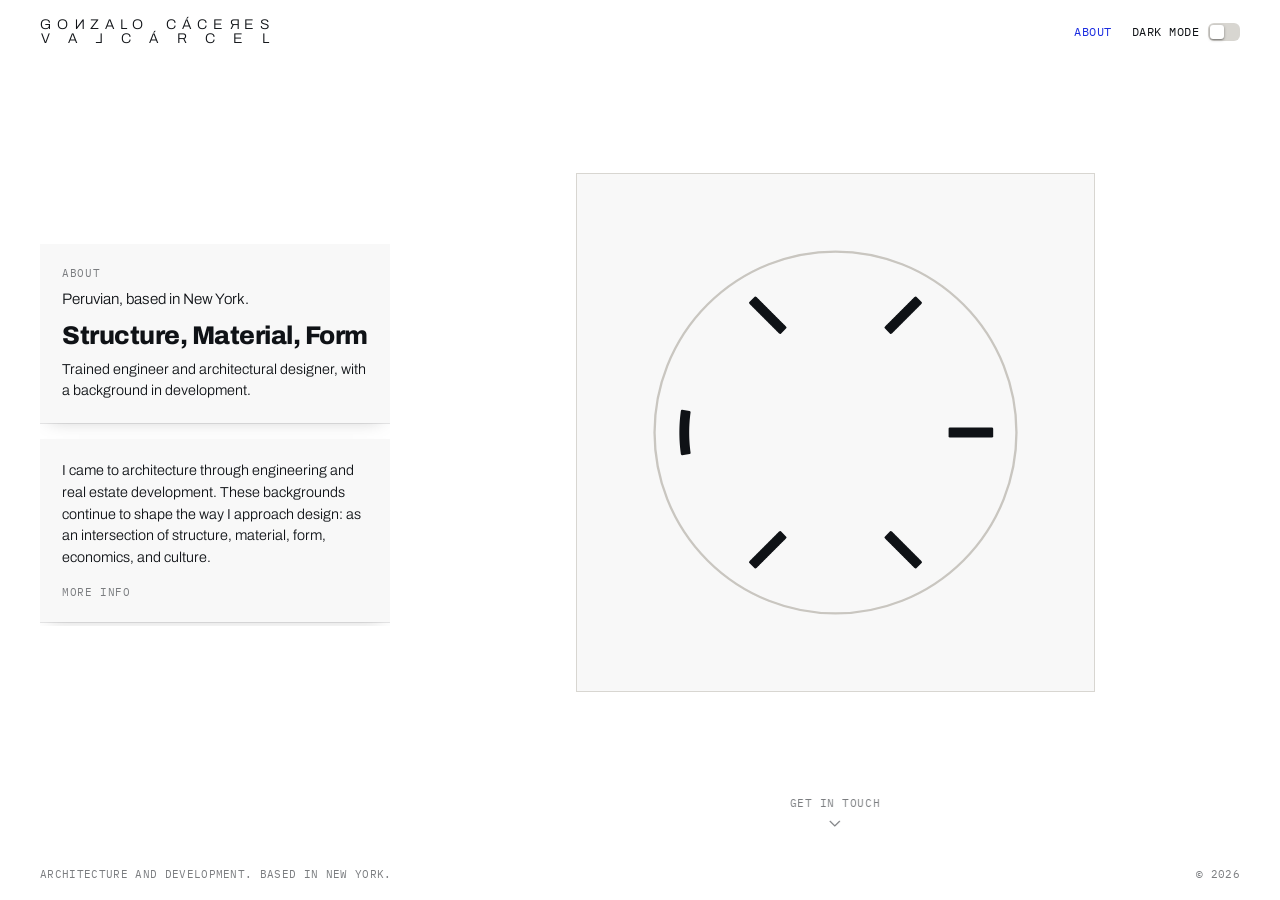
==== commit 83f66367: "About B: label just wide enough for its title on one line Co-Authored-By: Claude Opus 5.5 (1M contex" ====
--- a/public/about-b.html
+++ b/public/about-b.html
@@ -296,10 +296,11 @@
   .stage > *{position:absolute;left:0;top:0;transition:transform 1.15s cubic-bezier(.65,0,.35,1),opacity 1s ease;will-change:transform,opacity}
   /* the label hangs where it did when Education was under it (its top at 23% of the room); "More info" lengthens it
      downwards into that space, as far as the line the visit's labels stand on (87%), scrolling inside after that */
-  /* wider than the project labels: About has more to say and no picture of its own to share the room with */
-  .stage .label{width:min(40rem,44vw);max-height:64%;overflow-y:auto;top:23%;padding-bottom:4px}
+  /* wider than the project labels: just wide enough for the title on one line, and the text wraps to that */
+  .stage .label{width:min-content;max-height:64%;overflow-y:auto;top:23%;padding-bottom:4px}
   .stage .label{scrollbar-width:none}
   /* the label as a museum wall label: an identity card (where from, the work, its medium) over a text card */
+  .stage .card.tomb h1{white-space:nowrap}
   .card.tomb .from{margin:0 0 .7rem;font-size:.95rem;font-weight:300}
   .card.tomb .med{margin:.6rem 0 0;font-size:.9rem;line-height:1.4;font-weight:300}
   .stage .label::-webkit-scrollbar{display:none}
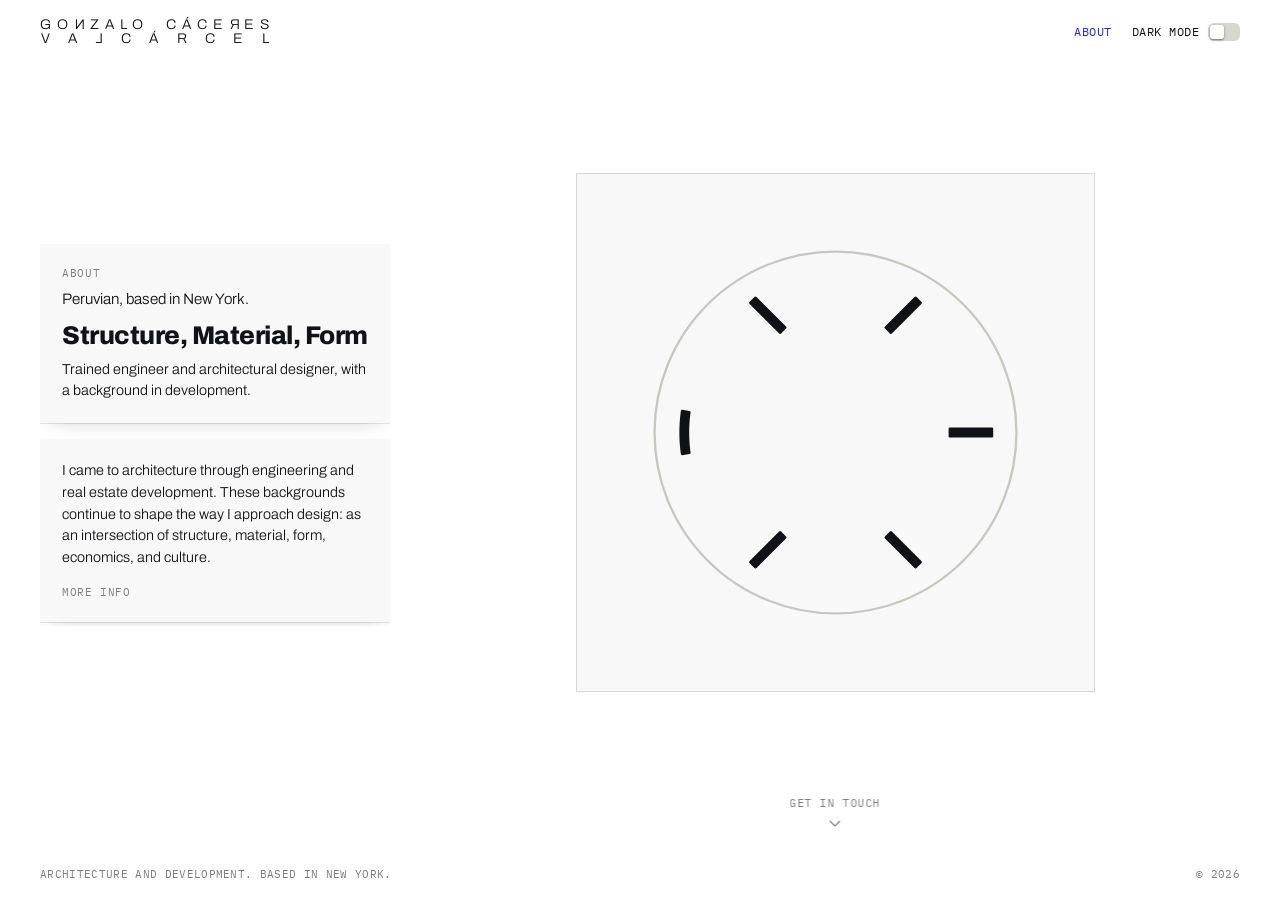
==== commit f413fc75: "About B: contact desk where the logo's stitches pick the topic The mark steps aside on the second sc" ====
--- a/public/about-b.html
+++ b/public/about-b.html
@@ -304,13 +304,36 @@
   .card.tomb .from{margin:0 0 .7rem;font-size:.95rem;font-weight:300}
   .card.tomb .med{margin:.6rem 0 0;font-size:.9rem;line-height:1.4;font-weight:300}
   .stage .label::-webkit-scrollbar{display:none}
-  .pic{margin:0;border:1px solid var(--rule);background:color-mix(in srgb,var(--ink) 3%,var(--paper));display:flex;align-items:center;justify-content:center}
+  .pic{margin:0;border:1px solid var(--rule);background:color-mix(in srgb,var(--ink) 3%,var(--paper));display:flex;align-items:center;justify-content:center;
+    transform-origin:50% 50%;transition:transform 1.15s cubic-bezier(.65,0,.35,1),opacity 1s ease,border-color .9s ease,background-color .9s ease}
+  .pic.bare{border-color:transparent;background-color:transparent}
   .pic canvas{display:block;width:100%;height:100%}
-  .stage .deskpane{border:1px solid var(--rule);background:var(--paper)}
-  .deskpane .flow{display:grid;grid-template-columns:minmax(0,1fr) minmax(0,1fr);grid-template-areas:"prompt form" "choices form" "hint form" ". form";column-gap:clamp(2rem,4vw,4rem);align-content:center;min-height:100%}
-  .deskpane .prompt{grid-area:prompt}.deskpane .choices{grid-area:choices}.deskpane .hint{grid-area:hint}
-  .deskpane .details{grid-area:form}.deskpane .details .fields{padding-top:0}
-  .deskpane .done{grid-area:form;padding-top:0}
+  /* the desk: the mark steps aside and its three stitches on the right become the topics, the word for each beside
+     its stitch (a picked one is drawn in ink, the others go faint); the fields stand to the right */
+  .stage .desk2{width:100%;height:100%;pointer-events:none;transition:none}
+  .desk2 .choices{display:contents}
+  .desk2 .choice, .desk2 .fieldcol{position:absolute;left:0;top:0;pointer-events:auto;transition:transform 1.15s cubic-bezier(.65,0,.35,1),opacity 1s ease,color .2s}
+  .desk2 .choice{margin:0;padding:.2rem 0;font:300 1.05rem/1.2 var(--font);letter-spacing:-.01em;color:var(--mute)}
+  .desk2 .choice::after{content:none}
+  .desk2 .choice:hover,.desk2 .choice:focus-visible{letter-spacing:-.01em;color:var(--ink)}
+  .desk2 .choice[aria-pressed="true"]{letter-spacing:-.01em;color:var(--ink);font-weight:800}
+  .fieldcol{width:15.5rem}
+  .fieldcol .prompt{margin:0 0 1.4rem;color:var(--mute);font-size:.66rem;letter-spacing:.06em}
+  .fieldcol .details{display:block;opacity:1}
+  .fieldcol .details > div{overflow:visible}
+  .fieldcol .fields{padding-top:0}
+  .fieldcol .field{margin-bottom:1.1rem}
+  .fieldcol .field .mono{font-size:.6rem;letter-spacing:.06em}
+  .fieldcol .field input,.fieldcol .field textarea{font-weight:300;font-size:.95rem;letter-spacing:0;padding:.35rem 0 .45rem}
+  .fieldcol .field textarea{min-height:3.4rem}
+  .fieldcol .field input::placeholder,.fieldcol .field textarea::placeholder{color:var(--mute);opacity:.55}
+  .fieldcol .send{border:0;padding:.35rem 0;gap:.6rem;font-size:.7rem;letter-spacing:.06em}
+  .fieldcol .send svg.arrow{width:22px;height:10px;fill:none;stroke:currentColor;transition:transform .3s}
+  .fieldcol .send:hover:not(:disabled) svg.arrow{transform:translateX(4px)}
+  .fieldcol .send.loading .arrow{opacity:0}
+  .fieldcol .send__logo{justify-content:flex-start}
+  .fieldcol .done{padding-top:0}
+  .fieldcol .done h2{font-size:1.6rem}
   .step-hint{left:50%;top:auto;bottom:1.1rem;transform:translateX(-50%);display:flex;flex-direction:column;align-items:center;gap:.2rem;
     font-family:var(--mono);font-size:.66rem;text-transform:uppercase;letter-spacing:.05em;color:var(--mute);white-space:nowrap;transition:opacity .3s ease,color .2s}
   .step-hint:hover{color:var(--ink)}
@@ -322,9 +345,12 @@
     .stage > *{position:static;transform:none !important;opacity:1 !important;width:auto !important;height:auto !important;max-height:none}
     .pic{display:none}
     .step-hint{display:none}
-    .stage .deskpane{margin-top:1rem;border:0}
-    .desk{padding:1.4rem 0}
-    .deskpane .flow{display:block}
+    .desk2 .choice,.desk2 .fieldcol{position:static;transform:none !important;opacity:1 !important;pointer-events:auto !important}
+    .desk2 .choice{display:block;font-size:1.3rem}
+    .desk2::before{content:"Get in touch";display:block;margin-bottom:.8rem;font:400 .66rem var(--mono);letter-spacing:.06em;text-transform:uppercase;color:var(--mute)}
+    .fieldcol .prompt{display:none}
+    .desk2 .fieldcol{width:auto;margin-top:1.6rem}
+    .stage .desk2{margin-top:2rem}
   }
 
   @media (max-width:640px){
@@ -407,54 +433,50 @@
       <button type="button" class="more-btn">More info</button>
     </div>
   </div>
-  <div class="deskpane desk" id="desk">
-      <div class="flow" id="flow">
-          <p class="prompt mono" id="prompt">Reaching out about</p>
-      
-          <ul class="choices" role="group" aria-labelledby="prompt">
-            <li><button type="button" class="choice" aria-pressed="false" data-topic="Architecture">Architecture</button></li>
-            <li><button type="button" class="choice" aria-pressed="false" data-topic="Development">Development</button></li>
-            <li><button type="button" class="choice" aria-pressed="false" data-topic="Research">Research</button></li>
-          </ul>
-          <p class="hint mono">Pick one or more</p>
-      
-          <div class="details" id="details">
-            <div>
-              <form class="fields" id="form" novalidate>
-                <label class="field">
-                  <span class="mono">Your name</span>
-                  <input type="text" name="name" id="name" autocomplete="name" placeholder="Name">
-                </label>
-                <label class="field">
-                  <span class="mono">Email or phone</span>
-                  <input type="text" name="contact" id="contact" autocomplete="email" placeholder="you@example.com or +1 555 000 0000">
-                </label>
-                <label class="field">
-                  <span class="mono">Message <em style="font-style:normal;opacity:.7">(optional)</em></span>
-                  <textarea name="message" id="message" rows="3" placeholder="Write whatever you like"></textarea>
-                </label>
-                <label class="trap" aria-hidden="true">Leave this empty <input type="text" name="company" id="company" tabindex="-1" autocomplete="off"></label>
-                <button type="submit" class="send mono" id="send"><span class="send__label">Send</span><span class="send__logo" aria-hidden="true"><svg viewBox="0 0 200 200" width="34" height="34" fill="none">
-                    <circle class="ring" cx="100" cy="100" r="70" stroke-width="7" pathLength="100" transform="rotate(-90 100 100)"/>
-                    <g stroke-width="13">
-                      <path class="st" d="M120.09 60.74 L 132.29 48.54"/>
-                      <path class="st" d="M143.75 100 H 161"/>
-                      <path class="st" d="M120.09 139.26 L 132.29 151.46"/>
-                      <path class="st" d="M67.71 151.46 L 79.91 139.26"/>
-                      <path class="st" d="M42.13 108.55 A 58.5 58.5 0 0 1 42.13 91.45"/>
-                      <path class="st" d="M67.71 48.54 L 79.91 60.74"/>
-                    </g>
-                  </svg></span></button>
-                <p class="status mono" id="status" role="status" aria-live="polite"></p>
-              </form>
-            </div>
-          </div>
-      
-          <div class="done" id="done" role="status">
-            <h2>Thank you.</h2>
-            <p>I&rsquo;ll be in touch soon.</p>
-          </div>
+  <div class="desk2 flow" id="flow">
+    <div class="choices" role="group" aria-label="Reaching out about">
+      <button type="button" class="choice" aria-pressed="false" data-topic="Architecture">Architecture</button>
+      <button type="button" class="choice" aria-pressed="false" data-topic="Development">Development</button>
+      <button type="button" class="choice" aria-pressed="false" data-topic="Research">Research</button>
+    </div>
+    <div class="fieldcol" id="desk">
+      <p class="prompt mono" id="prompt">Get in touch</p>
+      <div class="details" id="details">
+        <div>
+          <form class="fields" id="form" novalidate>
+            <label class="field">
+              <span class="mono">Name</span>
+              <input type="text" name="name" id="name" autocomplete="name" placeholder="Your name">
+            </label>
+            <label class="field">
+              <span class="mono">Email or phone</span>
+              <input type="text" name="contact" id="contact" autocomplete="email" placeholder="you@example.com">
+            </label>
+            <label class="field">
+              <span class="mono">Message</span>
+              <textarea name="message" id="message" rows="2" placeholder="Optional"></textarea>
+            </label>
+            <label class="trap" aria-hidden="true">Leave this empty <input type="text" name="company" id="company" tabindex="-1" autocomplete="off"></label>
+            <button type="submit" class="send mono" id="send"><span class="send__label">Send</span><svg class="arrow" viewBox="0 0 22 10" aria-hidden="true"><path d="M0 5h20M16 1l4 4-4 4"/></svg><span class="send__logo" aria-hidden="true"><svg viewBox="0 0 200 200" width="30" height="30" fill="none">
+                <circle class="ring" cx="100" cy="100" r="70" stroke-width="7" pathLength="100" transform="rotate(-90 100 100)"/>
+                <g stroke-width="13">
+                  <path class="st" d="M120.09 60.74 L 132.29 48.54"/>
+                  <path class="st" d="M143.75 100 H 161"/>
+                  <path class="st" d="M120.09 139.26 L 132.29 151.46"/>
+                  <path class="st" d="M67.71 151.46 L 79.91 139.26"/>
+                  <path class="st" d="M42.13 108.55 A 58.5 58.5 0 0 1 42.13 91.45"/>
+                  <path class="st" d="M67.71 48.54 L 79.91 60.74"/>
+                </g>
+              </svg></span></button>
+            <p class="status mono" id="status" role="status" aria-live="polite"></p>
+          </form>
         </div>
+      </div>
+      <div class="done" id="done" role="status">
+        <h2>Thank you.</h2>
+        <p>I&rsquo;ll be in touch soon.</p>
+      </div>
+    </div>
   </div>
   <button type="button" class="step-hint" id="hint"><span>Scroll</span><svg viewBox="0 0 18 18"><path d="M4 7l5 5 5-5"/></svg></button>
 </main>
@@ -577,7 +599,16 @@
 // (step 1); step 2 the mark goes up and the desk comes up in its place
 (function(){
   var st = document.getElementById('stage'), pic = document.getElementById('pic'), label = document.getElementById('label'),
-      desk = document.getElementById('desk'), hint = document.getElementById('hint'), at = 1, lock = false, quiet = 0;
+      flow = document.getElementById('flow'), desk = document.getElementById('desk'), hint = document.getElementById('hint'),
+      words = Array.prototype.slice.call(flow.querySelectorAll('.choice')), at = 1, lock = false, quiet = 0, hov = -1;
+  // where each topic's word sits, beside its stitch (top right, right, bottom right), in the mark's 200-unit square
+  var AT = [[148, 38], [178, 100], [148, 162]];
+  // the three stitches: whole in the logo (step 1); on the desk a picked topic's stitch is in ink, the others faint,
+  // and a hovered one half way. Once the message is sent the logo is whole again
+  function tones(){
+    var m = window.gcMark, sent = flow.classList.contains('sent');
+    if(m) words.forEach(function(b, i){ m.tone(i, at === 1 || sent || b.getAttribute('aria-pressed') === 'true' ? 1 : hov === i ? .55 : 0); });
+  }
   var HINTS = ['Scroll', 'Get in touch', ''];
   function narrow(){ return innerWidth <= 900; }
   function place(e, x, y, o){ e.style.transform = 'translate(' + Math.round(x) + 'px,' + Math.round(y) + 'px)'; e.style.opacity = o; e.style.pointerEvents = o ? '' : 'none'; }
@@ -586,12 +617,20 @@
     var W = st.clientWidth, H = st.clientHeight, pad = parseFloat(getComputedStyle(document.querySelector('.bar')).paddingLeft),
         lw = label.offsetWidth, bayL = pad + lw + 48, bayW = W - pad - bayL, cy = H * .47;
     var S = Math.min(H * .66, W * .42); pic.style.width = pic.style.height = S + 'px';
-    var dw = Math.min(bayW, 900), dh = Math.min(H * .74, 560); desk.style.width = dw + 'px'; desk.style.height = dh + 'px';
-    desk.style.padding = 'clamp(1.4rem,3.5vh,2.4rem) clamp(1.4rem,3vw,2.6rem)';
     // the mark stands, over the prompt, in the middle of what the label leaves: from the label's edge to the edge of
     // the screen. On a narrow window it gets smaller rather than running into the label
     var px = (pad + lw + W) / 2; S = Math.max(160, Math.min(S, 2 * (px - bayL))); pic.style.width = pic.style.height = S + 'px';
-    place(pic, px - S / 2, cy - S / 2 - (at === 2 ? H : 0), at === 2 ? 0 : 1);
+    // step 2: the mark steps aside, smaller if it has to, to make room for its words and, to their right, the fields
+    var two = at === 2, k = Math.min(1, bayW * .4 / S), R = S * k,
+        ww = Math.max.apply(null, words.map(function(b){ return b.offsetWidth; })),
+        wr = Math.max(R, R * AT[1][0] / 200 + ww), fw = desk.offsetWidth, gap = Math.max(40, bayW * .06),
+        gx = bayL + Math.max(0, (bayW - wr - gap - fw) / 2), rx = gx + R / 2;
+    pic.style.transform = 'translate(' + Math.round((two ? rx : px) - S / 2) + 'px,' + Math.round(cy - S / 2) + 'px) scale(' + (two ? k : 1) + ')';
+    pic.classList.toggle('bare', two);
+    words.forEach(function(b, i){
+      place(b, rx - R / 2 + AT[i][0] / 200 * R + (two ? 0 : -16), cy - R / 2 + AT[i][1] / 200 * R - b.offsetHeight / 2, two ? 1 : 0);
+      b.tabIndex = two ? 0 : -1;
+    });
     hint.style.left = Math.round(px) + 'px';
     // the closed label hangs at 23% of the room; on a short window it moves up just enough to show whole, above the
     // line the visit's labels stand on (87%). "More info" then lengthens it downwards to that line and it scrolls inside
@@ -601,7 +640,8 @@
     }
     label.style.maxHeight = (H * .87 - parseFloat(label.style.top)) + 'px';
     place(label, pad - (at ? 0 : 30), 0, at ? 1 : 0);
-    place(desk, bayL + (bayW - dw) / 2, cy - dh / 2 + (at === 2 ? 0 : H), at === 2 ? 1 : 0);
+    place(desk, gx + wr + gap + (two ? 0 : 30), cy - desk.offsetHeight / 2, two ? 1 : 0);
+    tones();
     hint.querySelector('span').textContent = HINTS[at] || HINTS[1];
     hint.style.opacity = at === 2 ? 0 : 1; hint.style.pointerEvents = at === 2 ? 'none' : '';
   };
@@ -627,6 +667,12 @@
   addEventListener('touchstart', function(e){ ty = label.contains(e.target) ? null : e.touches[0].clientY; }, {passive: true});
   addEventListener('touchend', function(e){ if(ty === null || narrow()) return; var d = ty - e.changedTouches[0].clientY; if(Math.abs(d) > 40) step(d > 0 ? 1 : -1); ty = null; });
   hint.addEventListener('click', function(){ step(1); });
+  words.forEach(function(b, i){
+    b.addEventListener('click', tones);
+    b.addEventListener('mouseenter', function(){ hov = i; tones(); });
+    b.addEventListener('mouseleave', function(){ hov = -1; tones(); });
+  });
+  new MutationObserver(tones).observe(flow, {attributes: true, attributeFilter: ['class']});
   // no glide for the first placement
   st.querySelectorAll(':scope > *').forEach(function(e){ e.style.transition = 'none'; });
   relayout(); void st.offsetWidth;
@@ -636,7 +682,7 @@
 })();
 </script>
 <script src="logo-works.js"></script>
-<script>logoWorks(document.getElementById("mark"), {still: true});</script>
+<script>window.gcMark = logoWorks(document.getElementById("mark"), {still: true});</script>
 <script src="signature.js"></script>
 </body>
 </html>
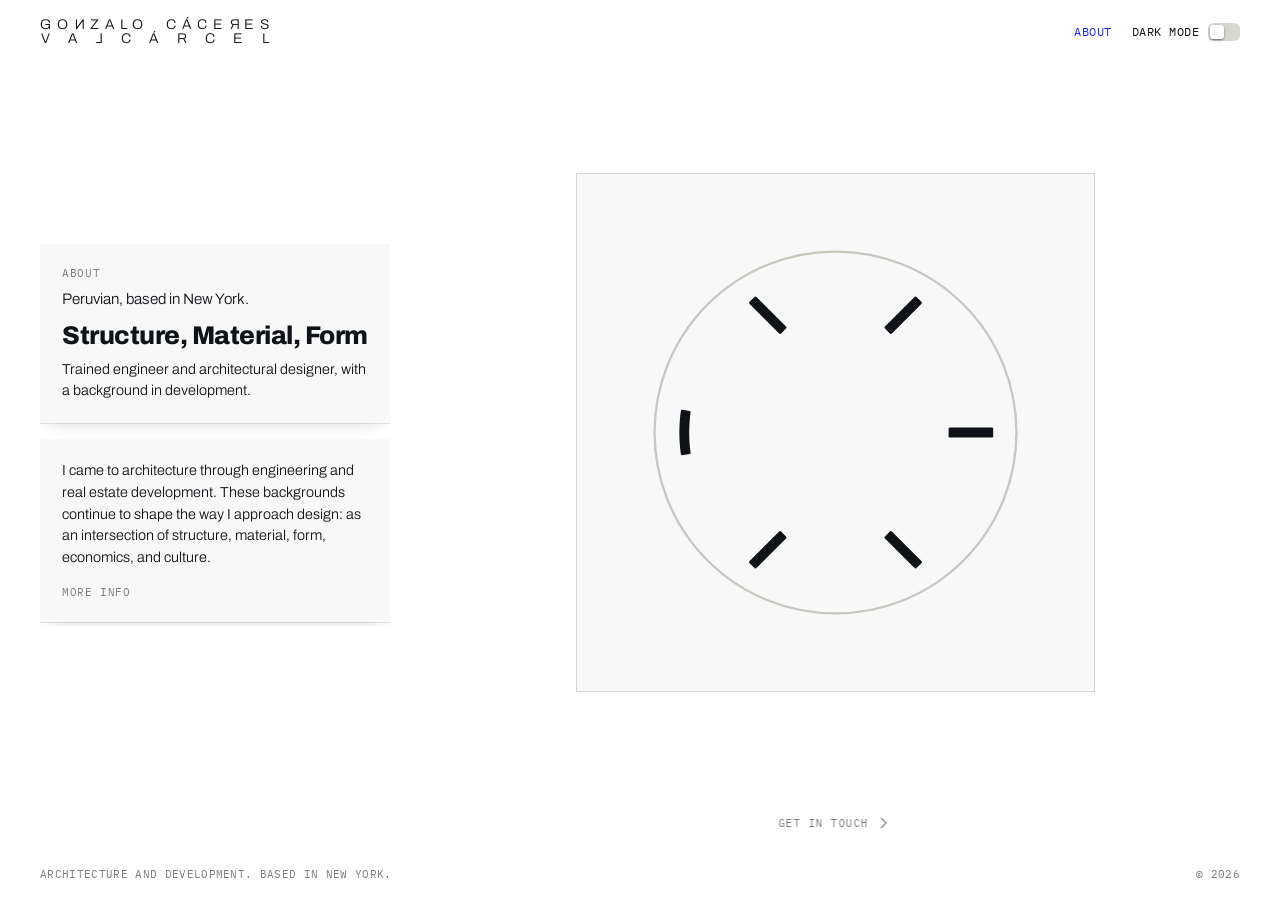
==== commit ce87458d: "About B: 'Get in touch' prompt points right, the way the desk opens Co-Authored-By: Claude Opus 5.5 " ====
--- a/public/about-b.html
+++ b/public/about-b.html
@@ -334,11 +334,12 @@
   .fieldcol .send__logo{justify-content:flex-start}
   .fieldcol .done{padding-top:0}
   .fieldcol .done h2{font-size:1.6rem}
-  .step-hint{left:50%;top:auto;bottom:1.1rem;transform:translateX(-50%);display:flex;flex-direction:column;align-items:center;gap:.2rem;
+  /* the desk opens sideways (the mark steps aside, the fields come in from the right), so the prompt points right */
+  .step-hint{left:50%;top:auto;bottom:1.1rem;transform:translateX(-50%);display:flex;flex-direction:row;align-items:center;gap:.35rem;
     font-family:var(--mono);font-size:.66rem;text-transform:uppercase;letter-spacing:.05em;color:var(--mute);white-space:nowrap;transition:opacity .3s ease,color .2s}
   .step-hint:hover{color:var(--ink)}
   .step-hint svg{width:18px;height:18px;fill:none;stroke:currentColor;stroke-width:1.1;animation:nudge 2.2s ease-in-out infinite}
-  @keyframes nudge{0%,100%{transform:translateY(0)}50%{transform:translateY(3px)}}
+  @keyframes nudge{0%,100%{transform:translateX(0)}50%{transform:translateX(3px)}}
   @media (max-width:900px){
     html,body{overflow:auto}
     main.stage{height:auto;overflow:visible;padding:1rem var(--pad) 2.5rem}
@@ -478,7 +479,7 @@
       </div>
     </div>
   </div>
-  <button type="button" class="step-hint" id="hint"><span>Scroll</span><svg viewBox="0 0 18 18"><path d="M4 7l5 5 5-5"/></svg></button>
+  <button type="button" class="step-hint" id="hint"><span>Scroll</span><svg viewBox="0 0 18 18"><path d="M7 4l5 5-5 5"/></svg></button>
 </main>
 
 <footer>
